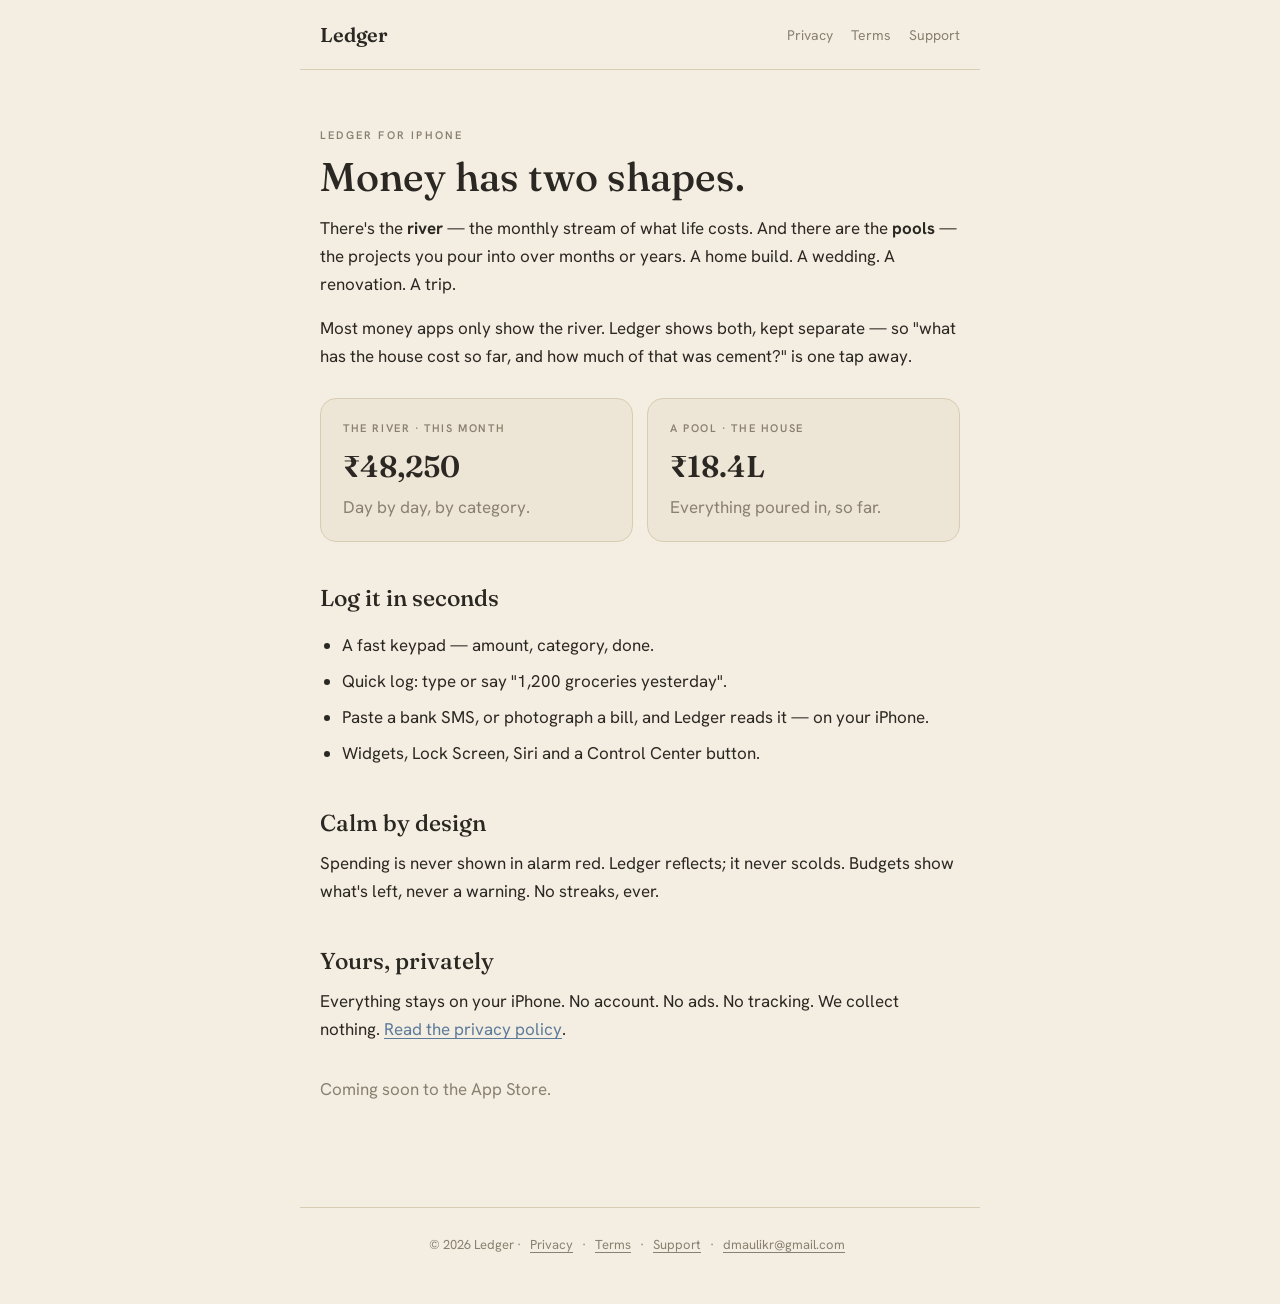
==== index.html @ c0f20732 "Ledger site: home, privacy, support, terms Co-Authored-By: Claude Opus 5.5 <noreply@anthropic.com>" ====
<!DOCTYPE html>
<html lang="en">
<head>
<meta charset="UTF-8">
<meta name="viewport" content="width=device-width, initial-scale=1">
<title>Ledger — Calm Money Tracker</title>
<meta name="description" content="Ledger is a calm, private money tracker for iPhone. Your month and your projects, kept separate. No account, no ads, nothing leaves your phone.">
<link rel="preconnect" href="https://fonts.googleapis.com">
<link rel="preconnect" href="https://fonts.gstatic.com" crossorigin>
<link href="https://fonts.googleapis.com/css2?family=Fraunces:opsz,wght@9..144,400;9..144,500;9..144,600&family=Hanken+Grotesk:wght@400;500;600&display=swap" rel="stylesheet">
<link rel="stylesheet" href="style.css">
</head>
<body>
<nav class="nav">
  <span class="brand"><a href="index.html">Ledger</a></span>
  <span class="links"><a href="privacy.html">Privacy</a><a href="terms.html">Terms</a><a href="support.html">Support</a></span>
</nav>
<main class="page">
<div class="label">Ledger for iPhone</div>
<h1>Money has two shapes.</h1>
<p>There's the <strong>river</strong> — the monthly stream of what life costs. And there are the <strong>pools</strong> — the projects you pour into over months or years. A home build. A wedding. A renovation. A trip.</p>
<p>Most money apps only show the river. Ledger shows both, kept separate — so "what has the house cost so far, and how much of that was cement?" is one tap away.</p>
<div class="shapes">
  <div class="card"><div class="k">The River · this month</div><div class="v">₹48,250</div><div class="muted">Day by day, by category.</div></div>
  <div class="card"><div class="k">A Pool · The House</div><div class="v">₹18.4L</div><div class="muted">Everything poured in, so far.</div></div>
</div>
<h2>Log it in seconds</h2>
<ul>
  <li>A fast keypad — amount, category, done.</li>
  <li>Quick log: type or say "1,200 groceries yesterday".</li>
  <li>Paste a bank SMS, or photograph a bill, and Ledger reads it — on your iPhone.</li>
  <li>Widgets, Lock Screen, Siri and a Control Center button.</li>
</ul>
<h2>Calm by design</h2>
<p>Spending is never shown in alarm red. Ledger reflects; it never scolds. Budgets show what's left, never a warning. No streaks, ever.</p>
<h2>Yours, privately</h2>
<p>Everything stays on your iPhone. No account. No ads. No tracking. We collect nothing. <a href="privacy.html">Read the privacy policy</a>.</p>
<p class="muted" style="margin-top:32px">Coming soon to the App Store.</p>
</main>
<footer>
  © 2026 Ledger · <a href="privacy.html">Privacy</a> · <a href="terms.html">Terms</a> · <a href="support.html">Support</a> · <a href="mailto:dmaulikr@gmail.com">dmaulikr@gmail.com</a>
</footer>
</body>
</html>
---- style.css ----
:root {
  --paper: #F4EEE2; --paper2: #EDE5D5; --ink: #2B2722; --ink2: #5A5346; --ink3: #8A8070;
  --hairline: #D9CCB4; --river: #5C7A99; --clay: #B8714F;
}
@media (prefers-color-scheme: dark) {
  :root {
    --paper: #17150F; --paper2: #201D16; --ink: #EFE6D4; --ink2: #C9BDA6; --ink3: #8F8574;
    --hairline: #2E2A22; --river: #8FAACB; --clay: #D4906C;
  }
}
* { box-sizing: border-box; }
html, body { margin: 0; padding: 0; }
body {
  font-family: 'Hanken Grotesk', -apple-system, BlinkMacSystemFont, 'Helvetica Neue', sans-serif;
  background: var(--paper); color: var(--ink);
  line-height: 1.65; font-size: 17px; -webkit-font-smoothing: antialiased;
}
.serif, h1, h2, .brand { font-family: 'Fraunces', 'Iowan Old Style', Georgia, serif; }
.nav {
  max-width: 680px; margin: 0 auto; padding: 18px 20px;
  display: flex; justify-content: space-between; align-items: center;
  border-bottom: 0.5px solid var(--hairline);
}
.brand { font-size: 20px; font-weight: 600; }
.brand a { color: var(--ink); text-decoration: none; }
.links a { margin-left: 18px; font-size: 14px; color: var(--ink3); text-decoration: none; }
.links a:hover { color: var(--ink); }
.page { max-width: 680px; margin: 0 auto; padding: 56px 20px 88px; }
.label { font-size: 11px; letter-spacing: 2.2px; text-transform: uppercase; color: var(--ink3); font-weight: 600; }
h1 { font-weight: 500; font-size: 40px; line-height: 1.15; margin: 10px 0 14px; }
h2 { font-weight: 500; font-size: 23px; line-height: 1.3; margin: 42px 0 10px; }
p { margin: 0 0 16px; }
ul { padding-left: 22px; } li { margin-bottom: 8px; }
a { color: var(--river); text-underline-offset: 3px; }
hr { border: none; border-top: 0.5px solid var(--hairline); margin: 40px 0; }
.muted { color: var(--ink3); }
.updated { color: var(--ink3); font-size: 14px; margin-bottom: 30px; }
.card { background: var(--paper2); border: 0.5px solid var(--hairline); border-radius: 16px; padding: 20px 22px; margin: 16px 0; }
.shapes { display: grid; grid-template-columns: 1fr 1fr; gap: 14px; margin: 28px 0; }
@media (max-width: 560px) { .shapes { grid-template-columns: 1fr; } h1 { font-size: 34px; } }
.shapes .card { margin: 0; }
.shapes .k { font-size: 11px; letter-spacing: 1.6px; text-transform: uppercase; color: var(--ink3); font-weight: 600; }
.shapes .v { font-family: 'Fraunces', Georgia, serif; font-size: 30px; font-weight: 600; margin: 4px 0 2px; }
.badge { display: inline-block; margin-top: 8px; padding: 12px 20px; border-radius: 12px; background: var(--ink); color: var(--paper); font-weight: 600; text-decoration: none; }
footer {
  max-width: 680px; margin: 0 auto; padding: 26px 20px 48px; border-top: 0.5px solid var(--hairline);
  color: var(--ink3); font-size: 13px; text-align: center;
}
footer a { color: var(--ink3); margin: 0 6px; }
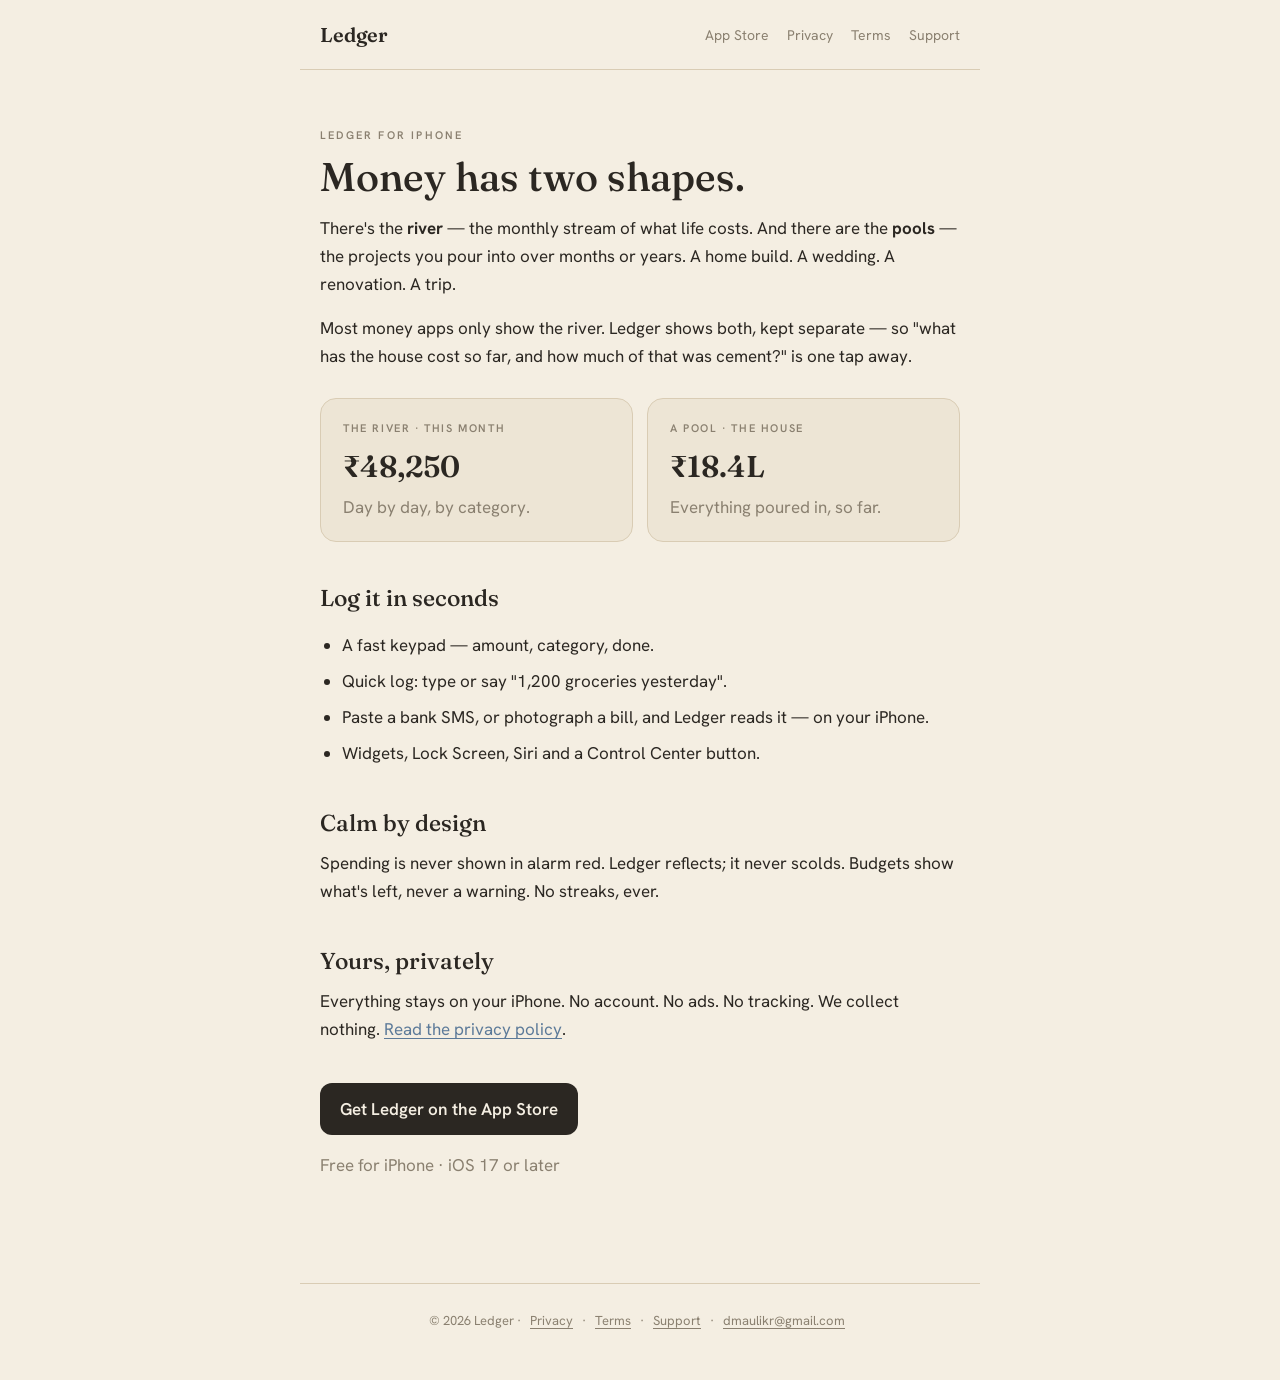
==== commit 477815a2: "Ledger is live: link the App Store Co-Authored-By: Claude Opus 5.5 <noreply@anthropic.com>" ====
--- a/index.html
+++ b/index.html
@@ -13,7 +13,7 @@
 <body>
 <nav class="nav">
   <span class="brand"><a href="index.html">Ledger</a></span>
-  <span class="links"><a href="privacy.html">Privacy</a><a href="terms.html">Terms</a><a href="support.html">Support</a></span>
+  <span class="links"><a href="https://apps.apple.com/in/app/id6796905803">App Store</a><a href="privacy.html">Privacy</a><a href="terms.html">Terms</a><a href="support.html">Support</a></span>
 </nav>
 <main class="page">
 <div class="label">Ledger for iPhone</div>
@@ -35,7 +35,8 @@
 <p>Spending is never shown in alarm red. Ledger reflects; it never scolds. Budgets show what's left, never a warning. No streaks, ever.</p>
 <h2>Yours, privately</h2>
 <p>Everything stays on your iPhone. No account. No ads. No tracking. We collect nothing. <a href="privacy.html">Read the privacy policy</a>.</p>
-<p class="muted" style="margin-top:32px">Coming soon to the App Store.</p>
+<p style="margin-top:32px"><a class="badge" href="https://apps.apple.com/in/app/id6796905803">Get Ledger on the App Store</a></p>
+<p class="muted">Free for iPhone · iOS 17 or later</p>
 </main>
 <footer>
   © 2026 Ledger · <a href="privacy.html">Privacy</a> · <a href="terms.html">Terms</a> · <a href="support.html">Support</a> · <a href="mailto:dmaulikr@gmail.com">dmaulikr@gmail.com</a>
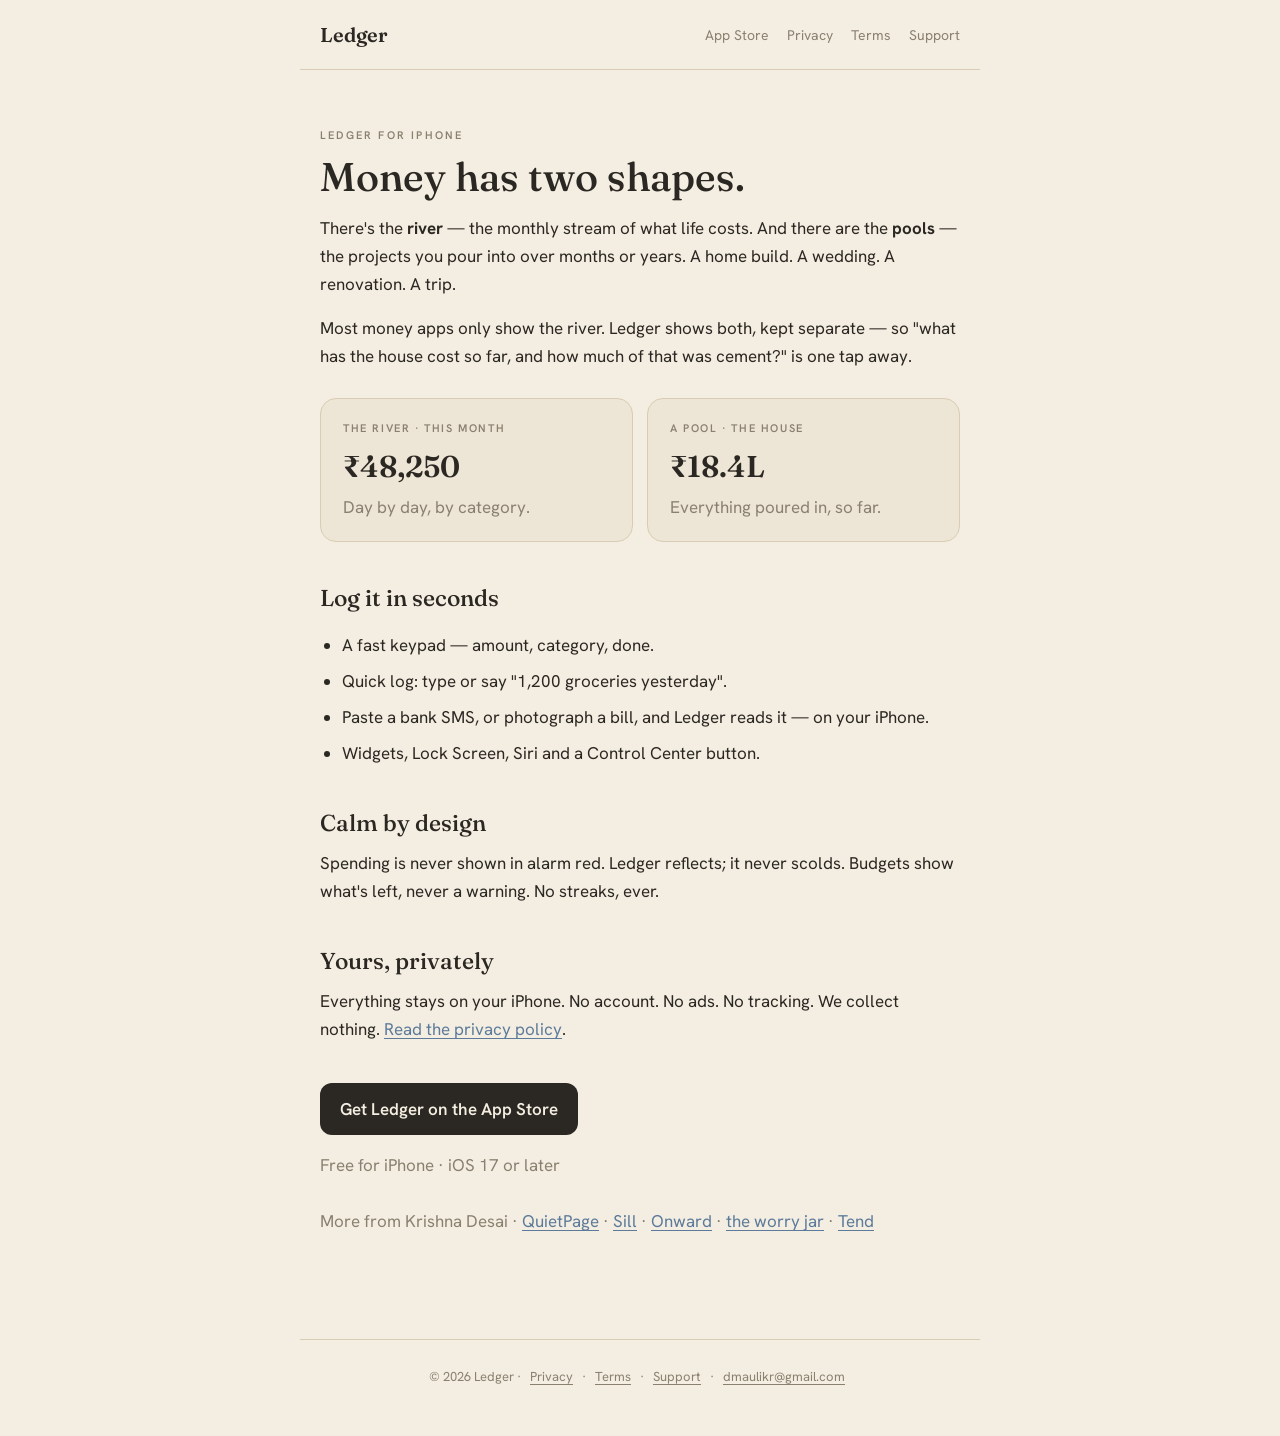
==== commit 86479422: "fix: smart banner, ct=site-ledger campaign links, more-from row" ====
--- a/index.html
+++ b/index.html
@@ -3,6 +3,7 @@
 <head>
 <meta charset="UTF-8">
 <meta name="viewport" content="width=device-width, initial-scale=1">
+<meta name="apple-itunes-app" content="app-id=6796905803">
 <title>Ledger — Calm Money Tracker</title>
 <meta name="description" content="Ledger is a calm, private money tracker for iPhone. Your month and your projects, kept separate. No account, no ads, nothing leaves your phone.">
 <link rel="preconnect" href="https://fonts.googleapis.com">
@@ -13,7 +14,7 @@
 <body>
 <nav class="nav">
   <span class="brand"><a href="index.html">Ledger</a></span>
-  <span class="links"><a href="https://apps.apple.com/in/app/id6796905803">App Store</a><a href="privacy.html">Privacy</a><a href="terms.html">Terms</a><a href="support.html">Support</a></span>
+  <span class="links"><a href="https://apps.apple.com/app/apple-store/id6796905803?pt=128885861&amp;ct=site-ledger&amp;mt=8">App Store</a><a href="privacy.html">Privacy</a><a href="terms.html">Terms</a><a href="support.html">Support</a></span>
 </nav>
 <main class="page">
 <div class="label">Ledger for iPhone</div>
@@ -35,8 +36,9 @@
 <p>Spending is never shown in alarm red. Ledger reflects; it never scolds. Budgets show what's left, never a warning. No streaks, ever.</p>
 <h2>Yours, privately</h2>
 <p>Everything stays on your iPhone. No account. No ads. No tracking. We collect nothing. <a href="privacy.html">Read the privacy policy</a>.</p>
-<p style="margin-top:32px"><a class="badge" href="https://apps.apple.com/in/app/id6796905803">Get Ledger on the App Store</a></p>
+<p style="margin-top:32px"><a class="badge" href="https://apps.apple.com/app/apple-store/id6796905803?pt=128885861&amp;ct=site-ledger&amp;mt=8">Get Ledger on the App Store</a></p>
 <p class="muted">Free for iPhone · iOS 17 or later</p>
+<p class="muted" style="margin-top:28px">More from Krishna Desai · <a href="https://dmaulikr.github.io/QuietPAge-sites/">QuietPage</a> · <a href="https://dmaulikr.github.io/sill-site/">Sill</a> · <a href="https://dmaulikr.github.io/onward/">Onward</a> · <a href="https://dmaulikr.github.io/worryjar-site/">the worry jar</a> · <a href="https://dmaulikr.github.io/tend-sites/">Tend</a></p>
 </main>
 <footer>
   © 2026 Ledger · <a href="privacy.html">Privacy</a> · <a href="terms.html">Terms</a> · <a href="support.html">Support</a> · <a href="mailto:dmaulikr@gmail.com">dmaulikr@gmail.com</a>
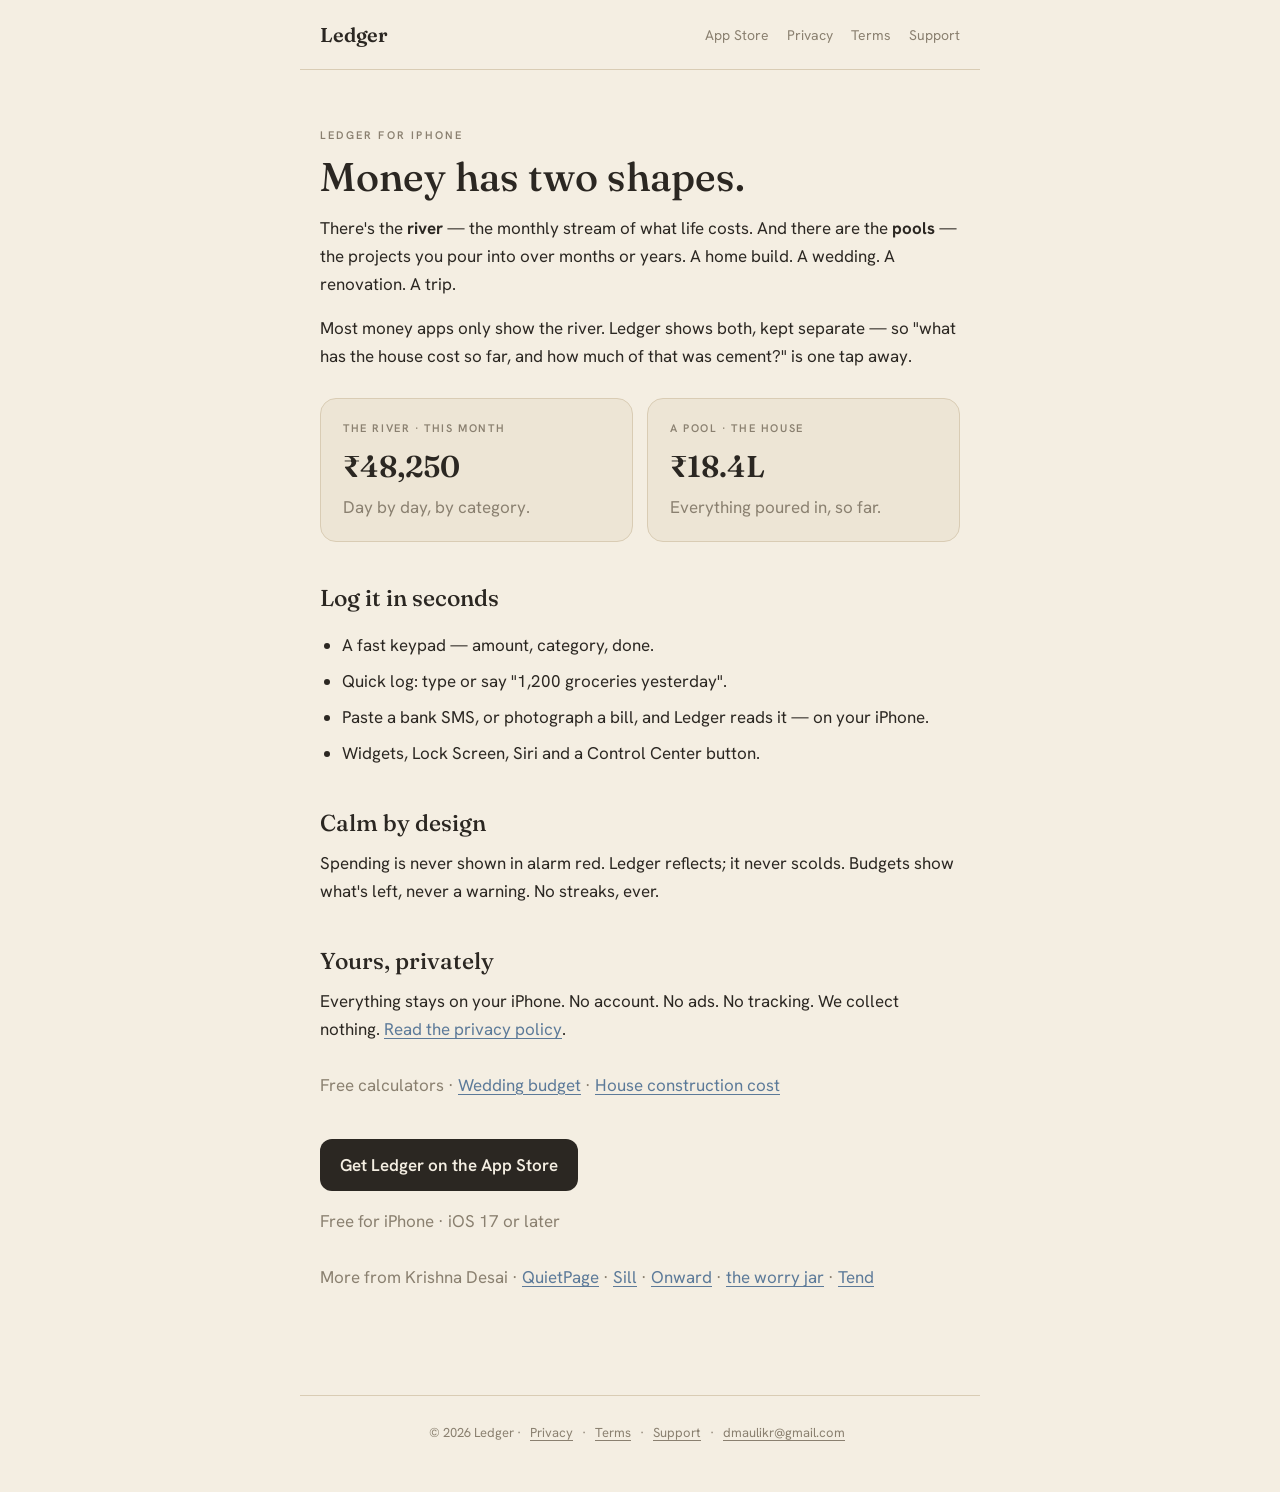
==== commit 017b3ade: "feat: free wedding budget and house construction cost calculators (ct=calc-wedding, ct=calc-house)" ====
--- a/index.html
+++ b/index.html
@@ -36,6 +36,7 @@
 <p>Spending is never shown in alarm red. Ledger reflects; it never scolds. Budgets show what's left, never a warning. No streaks, ever.</p>
 <h2>Yours, privately</h2>
 <p>Everything stays on your iPhone. No account. No ads. No tracking. We collect nothing. <a href="privacy.html">Read the privacy policy</a>.</p>
+<p class="muted" style="margin-top:28px">Free calculators · <a href="wedding-budget-calculator.html">Wedding budget</a> · <a href="house-construction-cost-calculator.html">House construction cost</a></p>
 <p style="margin-top:32px"><a class="badge" href="https://apps.apple.com/app/apple-store/id6796905803?pt=128885861&amp;ct=site-ledger&amp;mt=8">Get Ledger on the App Store</a></p>
 <p class="muted">Free for iPhone · iOS 17 or later</p>
 <p class="muted" style="margin-top:28px">More from Krishna Desai · <a href="https://dmaulikr.github.io/QuietPAge-sites/">QuietPage</a> · <a href="https://dmaulikr.github.io/sill-site/">Sill</a> · <a href="https://dmaulikr.github.io/onward/">Onward</a> · <a href="https://dmaulikr.github.io/worryjar-site/">the worry jar</a> · <a href="https://dmaulikr.github.io/tend-sites/">Tend</a></p>
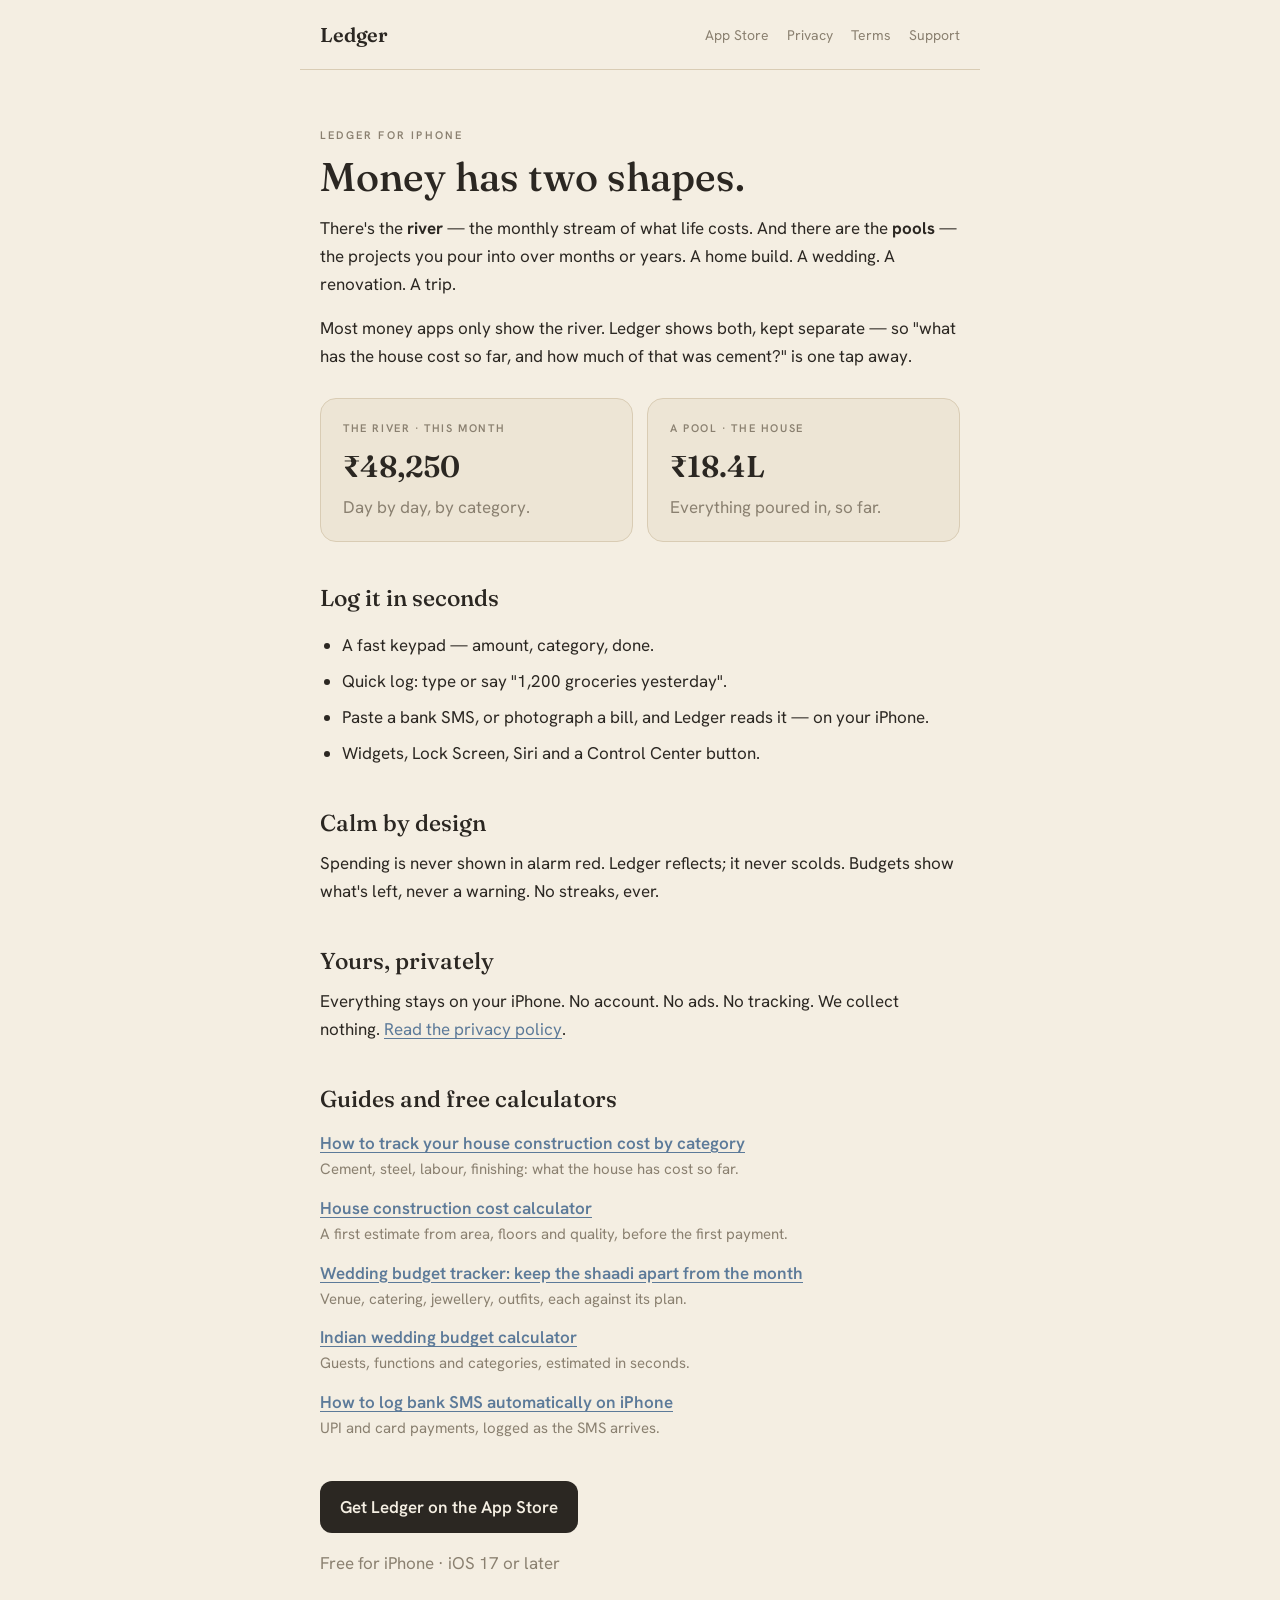
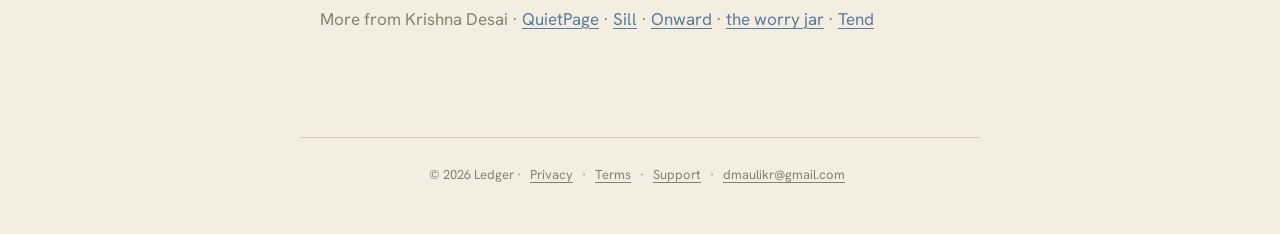
==== commit 8c0f9d64: "Three guides: house construction cost, wedding budget, bank SMS on iPhone - house-construction-cost-" ====
--- a/index.html
+++ b/index.html
@@ -6,6 +6,7 @@
 <meta name="apple-itunes-app" content="app-id=6796905803">
 <title>Ledger — Calm Money Tracker</title>
 <meta name="description" content="Ledger is a calm, private money tracker for iPhone. Your month and your projects, kept separate. No account, no ads, nothing leaves your phone.">
+<link rel="canonical" href="https://dmaulikr.github.io/ledger-site/">
 <link rel="preconnect" href="https://fonts.googleapis.com">
 <link rel="preconnect" href="https://fonts.gstatic.com" crossorigin>
 <link href="https://fonts.googleapis.com/css2?family=Fraunces:opsz,wght@9..144,400;9..144,500;9..144,600&family=Hanken+Grotesk:wght@400;500;600&display=swap" rel="stylesheet">
@@ -36,7 +37,14 @@
 <p>Spending is never shown in alarm red. Ledger reflects; it never scolds. Budgets show what's left, never a warning. No streaks, ever.</p>
 <h2>Yours, privately</h2>
 <p>Everything stays on your iPhone. No account. No ads. No tracking. We collect nothing. <a href="privacy.html">Read the privacy policy</a>.</p>
-<p class="muted" style="margin-top:28px">Free calculators · <a href="wedding-budget-calculator.html">Wedding budget</a> · <a href="house-construction-cost-calculator.html">House construction cost</a></p>
+<h2 id="guides">Guides and free calculators</h2>
+<ul class="guides">
+  <li><a href="house-construction-cost-tracker.html">How to track your house construction cost by category</a><span>Cement, steel, labour, finishing: what the house has cost so far.</span></li>
+  <li><a href="house-construction-cost-calculator.html">House construction cost calculator</a><span>A first estimate from area, floors and quality, before the first payment.</span></li>
+  <li><a href="wedding-budget-tracker.html">Wedding budget tracker: keep the shaadi apart from the month</a><span>Venue, catering, jewellery, outfits, each against its plan.</span></li>
+  <li><a href="wedding-budget-calculator.html">Indian wedding budget calculator</a><span>Guests, functions and categories, estimated in seconds.</span></li>
+  <li><a href="bank-sms-expense-tracker-iphone.html">How to log bank SMS automatically on iPhone</a><span>UPI and card payments, logged as the SMS arrives.</span></li>
+</ul>
 <p style="margin-top:32px"><a class="badge" href="https://apps.apple.com/app/apple-store/id6796905803?pt=128885861&amp;ct=site-ledger&amp;mt=8">Get Ledger on the App Store</a></p>
 <p class="muted">Free for iPhone · iOS 17 or later</p>
 <p class="muted" style="margin-top:28px">More from Krishna Desai · <a href="https://dmaulikr.github.io/QuietPAge-sites/">QuietPage</a> · <a href="https://dmaulikr.github.io/sill-site/">Sill</a> · <a href="https://dmaulikr.github.io/onward/">Onward</a> · <a href="https://dmaulikr.github.io/worryjar-site/">the worry jar</a> · <a href="https://dmaulikr.github.io/tend-sites/">Tend</a></p>
--- a/style.css
+++ b/style.css
@@ -47,3 +47,39 @@
   color: var(--ink3); font-size: 13px; text-align: center;
 }
 footer a { color: var(--ink3); margin: 0 6px; }
+
+/* Guides */
+.crumbs { font-size: 13px; color: var(--ink3); margin-bottom: 26px; }
+.crumbs a { color: var(--ink3); }
+.lede { font-size: 19px; color: var(--ink2); }
+h3 { font-weight: 600; font-size: 17px; margin: 28px 0 6px; }
+ol.steps { padding-left: 0; list-style: none; counter-reset: s; }
+ol.steps > li { counter-increment: s; position: relative; padding-left: 40px; margin-bottom: 14px; }
+ol.steps > li::before {
+  content: counter(s); position: absolute; left: 0; top: 2px; width: 26px; height: 26px; border-radius: 50%;
+  border: 0.5px solid var(--hairline); background: var(--paper2); color: var(--ink2);
+  font-size: 13px; font-weight: 600; text-align: center; line-height: 26px;
+}
+table.cats { width: 100%; border-collapse: collapse; margin: 18px 0 8px; font-size: 15px; }
+table.cats th, table.cats td { text-align: left; padding: 10px 12px 10px 0; border-bottom: 0.5px solid var(--hairline); vertical-align: top; }
+table.cats th { font-size: 11px; letter-spacing: 1.4px; text-transform: uppercase; color: var(--ink3); font-weight: 600; }
+table.cats td:first-child { font-weight: 600; white-space: nowrap; }
+.shots { display: grid; grid-template-columns: 1fr 1fr; gap: 14px; margin: 26px 0 8px; }
+.shots.one { grid-template-columns: minmax(0, 300px); justify-content: center; }
+.shots img { width: 100%; height: auto; display: block; border-radius: 18px; border: 0.5px solid var(--hairline); }
+.caption { font-size: 13px; color: var(--ink3); text-align: center; margin-bottom: 28px; }
+.sms { font-family: ui-monospace, 'SF Mono', Menlo, monospace; font-size: 14px; background: var(--paper2);
+  border: 0.5px solid var(--hairline); border-radius: 14px; padding: 14px 16px; margin: 14px 0 18px; color: var(--ink2); overflow-wrap: anywhere; }
+.cta { background: var(--paper2); border: 0.5px solid var(--hairline); border-radius: 18px; padding: 22px 24px; margin: 40px 0 10px; }
+.cta h2 { margin-top: 0; }
+.cta .badge { margin-top: 4px; }
+.cta p:last-child { margin-bottom: 0; }
+.note { border-left: 2px solid var(--clay); padding: 2px 0 2px 16px; color: var(--ink2); margin: 20px 0; }
+.faq h3 { margin-top: 22px; }
+.related { list-style: none; padding: 0; }
+.related li { margin-bottom: 10px; }
+.guides { list-style: none; padding: 0; margin: 14px 0 0; }
+.guides li { margin-bottom: 12px; }
+.guides a { font-weight: 600; }
+.guides span { display: block; color: var(--ink3); font-size: 15px; }
+@media (max-width: 560px) { .shots { gap: 10px; } table.cats { font-size: 14px; } table.cats td:first-child { white-space: normal; } }
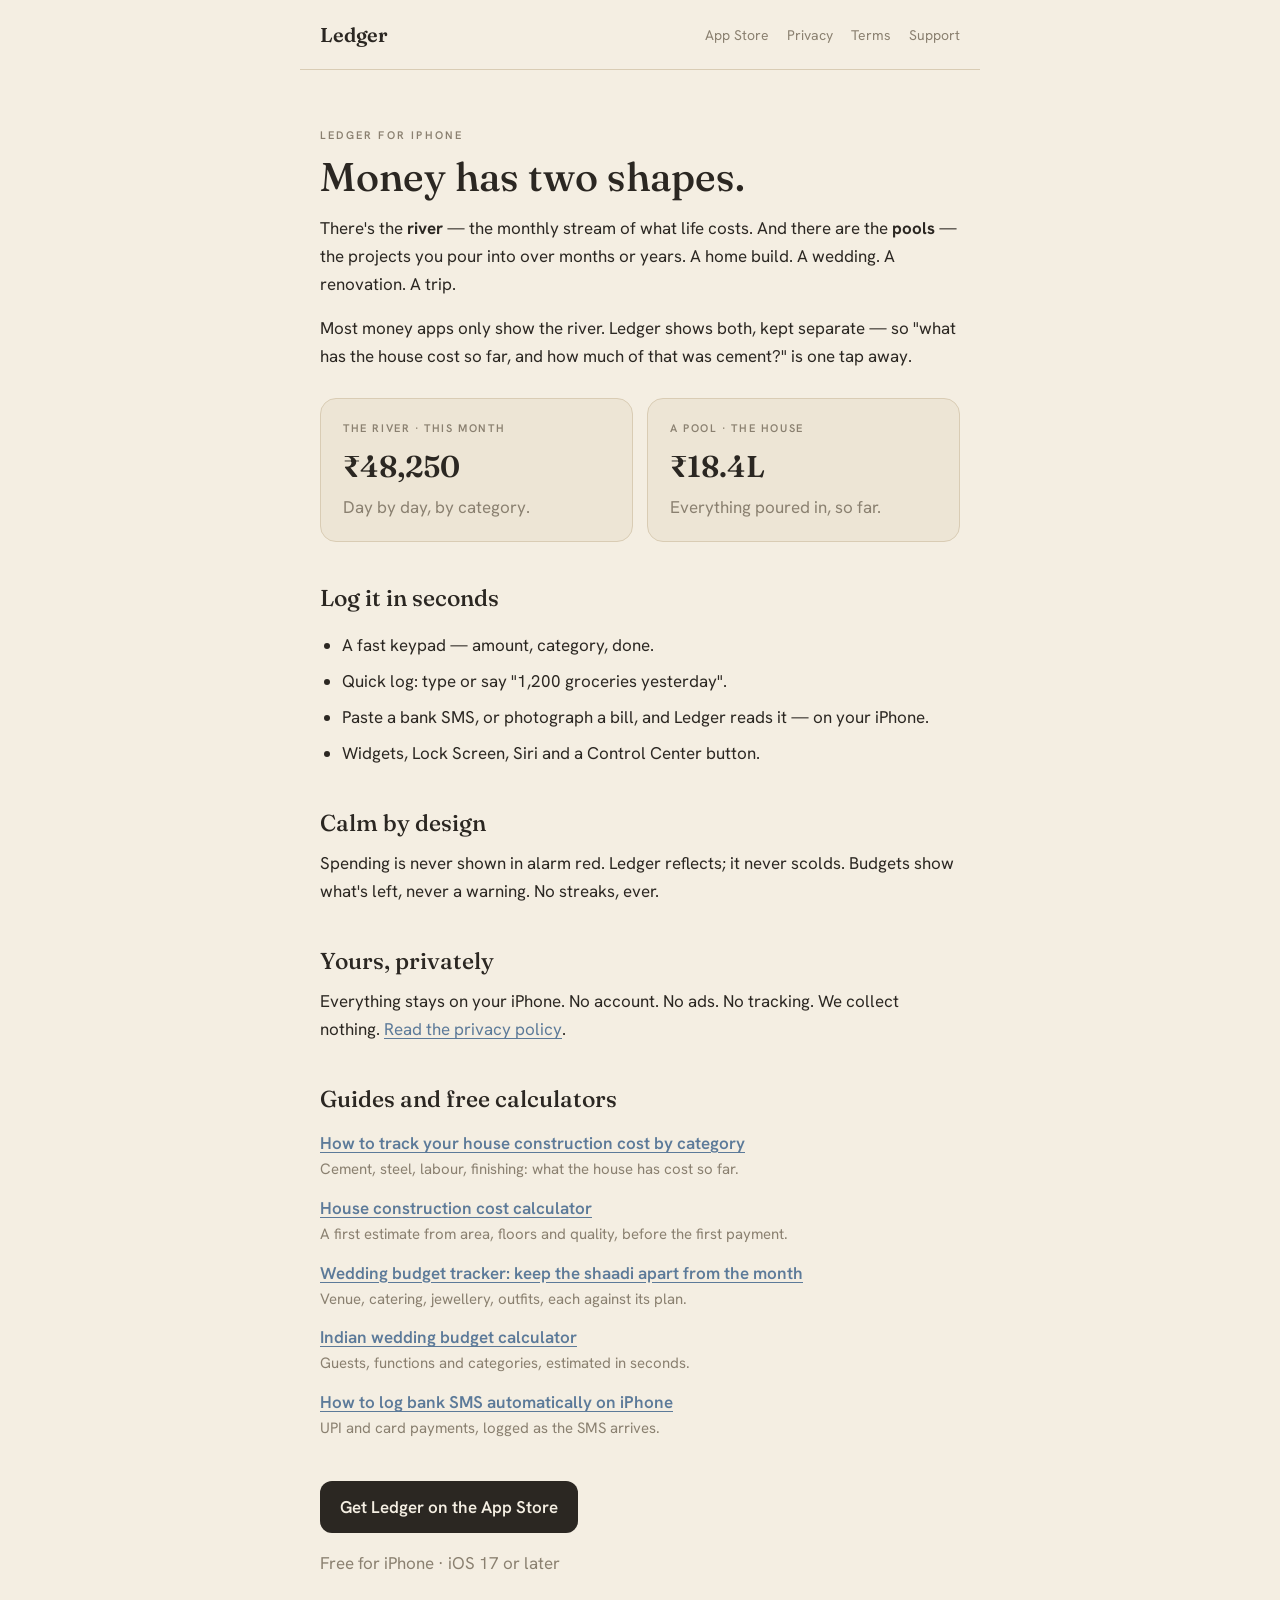
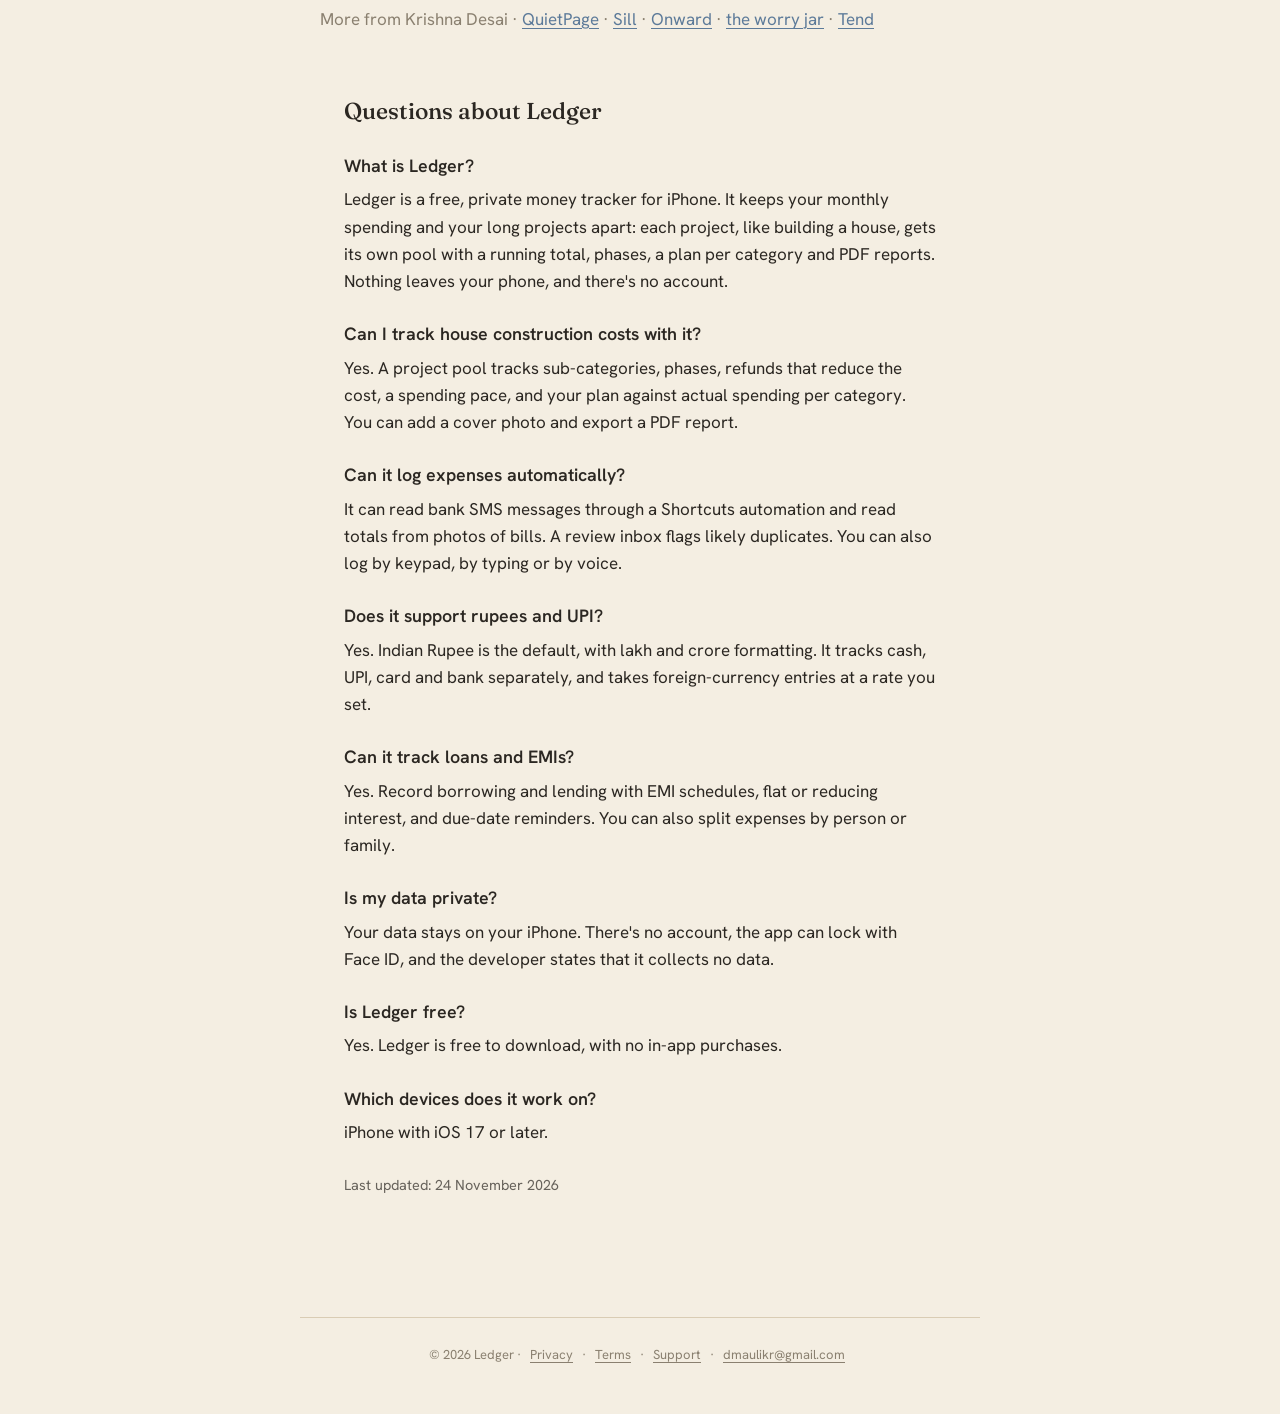
==== commit 155f05bc: "AEO: answer-first title, FAQ, structured data and sitemap" ====
--- a/index.html
+++ b/index.html
@@ -4,13 +4,15 @@
 <meta charset="UTF-8">
 <meta name="viewport" content="width=device-width, initial-scale=1">
 <meta name="apple-itunes-app" content="app-id=6796905803">
-<title>Ledger — Calm Money Tracker</title>
+<title>Ledger: private expense &amp; home construction tracker, iPhone</title>
 <meta name="description" content="Ledger is a calm, private money tracker for iPhone. Your month and your projects, kept separate. No account, no ads, nothing leaves your phone.">
 <link rel="canonical" href="https://dmaulikr.github.io/ledger-site/">
 <link rel="preconnect" href="https://fonts.googleapis.com">
 <link rel="preconnect" href="https://fonts.gstatic.com" crossorigin>
 <link href="https://fonts.googleapis.com/css2?family=Fraunces:opsz,wght@9..144,400;9..144,500;9..144,600&family=Hanken+Grotesk:wght@400;500;600&display=swap" rel="stylesheet">
 <link rel="stylesheet" href="style.css">
+<script type="application/ld+json">{"@context": "https://schema.org", "@type": "MobileApplication", "name": "Ledger — Calm Money Tracker", "alternateName": "Ledger", "description": "Ledger is a free, private money tracker for iPhone. It keeps your monthly spending and your long projects apart: each project, like building a house, gets its own pool with a running total, phases, a plan per category and PDF reports. Nothing leaves your phone, and there's no account.", "operatingSystem": "iOS 17.0 or later", "applicationCategory": "FinanceApplication", "url": "https://dmaulikr.github.io/ledger-site/", "downloadUrl": "https://apps.apple.com/app/id6796905803", "installUrl": "https://apps.apple.com/app/id6796905803", "offers": {"@type": "Offer", "price": "0", "priceCurrency": "USD"}, "author": {"@type": "Person", "name": "Krishna Desai"}, "publisher": {"@type": "Organization", "name": "KuberBudh"}}</script>
+<script type="application/ld+json">{"@context": "https://schema.org", "@type": "FAQPage", "mainEntity": [{"@type": "Question", "name": "What is Ledger?", "acceptedAnswer": {"@type": "Answer", "text": "Ledger is a free, private money tracker for iPhone. It keeps your monthly spending and your long projects apart: each project, like building a house, gets its own pool with a running total, phases, a plan per category and PDF reports. Nothing leaves your phone, and there's no account."}}, {"@type": "Question", "name": "Can I track house construction costs with it?", "acceptedAnswer": {"@type": "Answer", "text": "Yes. A project pool tracks sub-categories, phases, refunds that reduce the cost, a spending pace, and your plan against actual spending per category. You can add a cover photo and export a PDF report."}}, {"@type": "Question", "name": "Can it log expenses automatically?", "acceptedAnswer": {"@type": "Answer", "text": "It can read bank SMS messages through a Shortcuts automation and read totals from photos of bills. A review inbox flags likely duplicates. You can also log by keypad, by typing or by voice."}}, {"@type": "Question", "name": "Does it support rupees and UPI?", "acceptedAnswer": {"@type": "Answer", "text": "Yes. Indian Rupee is the default, with lakh and crore formatting. It tracks cash, UPI, card and bank separately, and takes foreign-currency entries at a rate you set."}}, {"@type": "Question", "name": "Can it track loans and EMIs?", "acceptedAnswer": {"@type": "Answer", "text": "Yes. Record borrowing and lending with EMI schedules, flat or reducing interest, and due-date reminders. You can also split expenses by person or family."}}, {"@type": "Question", "name": "Is my data private?", "acceptedAnswer": {"@type": "Answer", "text": "Your data stays on your iPhone. There's no account, the app can lock with Face ID, and the developer states that it collects no data."}}, {"@type": "Question", "name": "Is Ledger free?", "acceptedAnswer": {"@type": "Answer", "text": "Yes. Ledger is free to download, with no in-app purchases."}}, {"@type": "Question", "name": "Which devices does it work on?", "acceptedAnswer": {"@type": "Answer", "text": "iPhone with iOS 17 or later."}}]}</script>
 </head>
 <body>
 <nav class="nav">
@@ -48,6 +50,28 @@
 <p style="margin-top:32px"><a class="badge" href="https://apps.apple.com/app/apple-store/id6796905803?pt=128885861&amp;ct=site-ledger&amp;mt=8">Get Ledger on the App Store</a></p>
 <p class="muted">Free for iPhone · iOS 17 or later</p>
 <p class="muted" style="margin-top:28px">More from Krishna Desai · <a href="https://dmaulikr.github.io/QuietPAge-sites/">QuietPage</a> · <a href="https://dmaulikr.github.io/sill-site/">Sill</a> · <a href="https://dmaulikr.github.io/onward/">Onward</a> · <a href="https://dmaulikr.github.io/worryjar-site/">the worry jar</a> · <a href="https://dmaulikr.github.io/tend-sites/">Tend</a></p>
+<!-- aeo:faq -->
+<style>.aeo-faq{max-width:720px;margin:64px auto 32px;padding:0 24px;text-align:left}.aeo-faq h2{margin:0 0 8px}.aeo-faq h3{margin:24px 0 6px;font-size:1.05em}.aeo-faq p{margin:0;line-height:1.6}.aeo-faq .aeo-updated{margin-top:28px;font-size:.85em;opacity:.7}</style>
+<section class="aeo-faq" id="questions" aria-labelledby="aeo-faq-h">
+  <h2 id="aeo-faq-h">Questions about Ledger</h2>
+  <h3>What is Ledger?</h3>
+  <p>Ledger is a free, private money tracker for iPhone. It keeps your monthly spending and your long projects apart: each project, like building a house, gets its own pool with a running total, phases, a plan per category and PDF reports. Nothing leaves your phone, and there&#x27;s no account.</p>
+  <h3>Can I track house construction costs with it?</h3>
+  <p>Yes. A project pool tracks sub-categories, phases, refunds that reduce the cost, a spending pace, and your plan against actual spending per category. You can add a cover photo and export a PDF report.</p>
+  <h3>Can it log expenses automatically?</h3>
+  <p>It can read bank SMS messages through a Shortcuts automation and read totals from photos of bills. A review inbox flags likely duplicates. You can also log by keypad, by typing or by voice.</p>
+  <h3>Does it support rupees and UPI?</h3>
+  <p>Yes. Indian Rupee is the default, with lakh and crore formatting. It tracks cash, UPI, card and bank separately, and takes foreign-currency entries at a rate you set.</p>
+  <h3>Can it track loans and EMIs?</h3>
+  <p>Yes. Record borrowing and lending with EMI schedules, flat or reducing interest, and due-date reminders. You can also split expenses by person or family.</p>
+  <h3>Is my data private?</h3>
+  <p>Your data stays on your iPhone. There&#x27;s no account, the app can lock with Face ID, and the developer states that it collects no data.</p>
+  <h3>Is Ledger free?</h3>
+  <p>Yes. Ledger is free to download, with no in-app purchases.</p>
+  <h3>Which devices does it work on?</h3>
+  <p>iPhone with iOS 17 or later.</p>
+  <p class="aeo-updated">Last updated: 24 November 2026</p>
+</section>
 </main>
 <footer>
   © 2026 Ledger · <a href="privacy.html">Privacy</a> · <a href="terms.html">Terms</a> · <a href="support.html">Support</a> · <a href="mailto:dmaulikr@gmail.com">dmaulikr@gmail.com</a>
